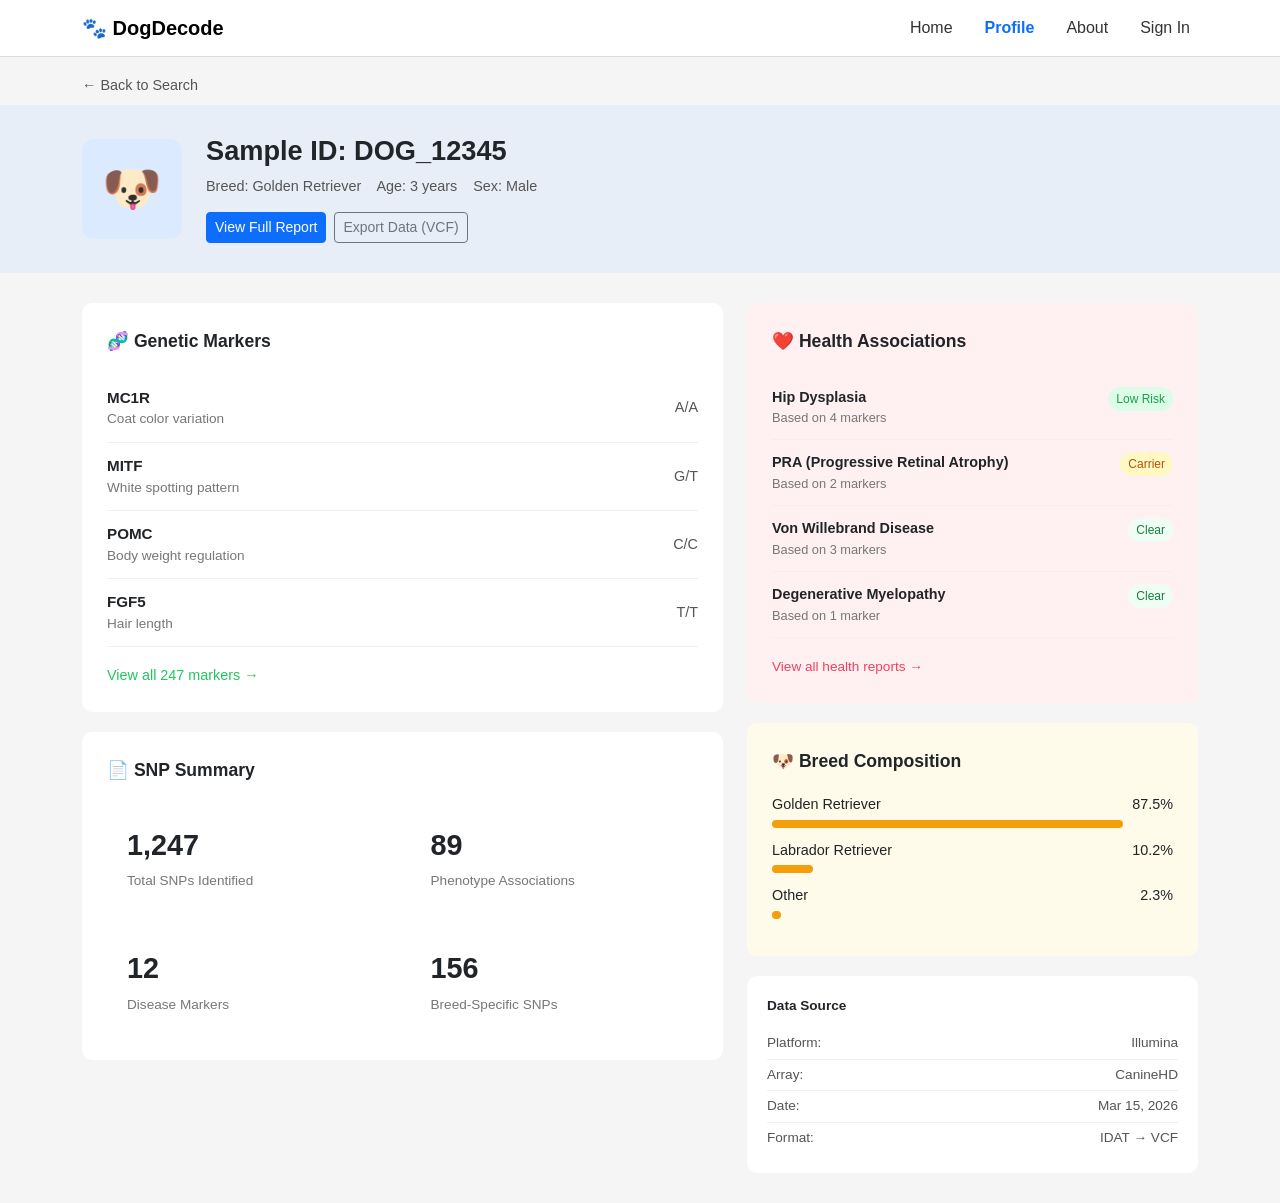
==== Profile.html @ 0ece14c6 "new profile page" ====
<!DOCTYPE html>
<html lang="en">
<head>
    <meta charset="UTF-8">
    <meta name="viewport" content="width=device-width, initial-scale=1.0">
    <title>Sample Profile - Canine Genomics Platform</title>
    <link href="https://cdn.jsdelivr.net/npm/bootstrap@5.3.3/dist/css/bootstrap.min.css" rel="stylesheet">
    <link href="css/Profile.css" rel="stylesheet">
</head>
<body>

    <nav class="navbar navbar-expand-lg">
        <div class="container">
            <a class="navbar-brand fw-bold" href="#">🐾 DogDecode</a>
            <button class="navbar-toggler" type="button" data-bs-toggle="collapse" data-bs-target="#navMenu">
                <span class="navbar-toggler-icon"></span>
            </button>
            <div class="collapse navbar-collapse justify-content-end" id="navMenu">
                <ul class="navbar-nav gap-3">
                    <li class="nav-item"><a class="nav-link" href="index.html">Home</a></li>
                    <li class="nav-item"><a class="nav-link active" href="#">Profile</a></li>
                    <li class="nav-item"><a class="nav-link" href="#">About</a></li>
                    <li class="nav-item"><a class="nav-link" href="#">Sign In</a></li>
                </ul>
            </div>
        </div>
    </nav>

    <div class="container mt-3">
        <a href="index.html" class="back-link">← Back to Search</a>
    </div>

    <div class="hero-section mt-2">
        <div class="container">
            <div class="d-flex align-items-center gap-4">
                <div class="dog-icon-box">🐶</div>
                <div>
                    <h1>Sample ID: DOG_12345</h1>
                    <p class="meta">Breed: Golden Retriever &nbsp;&nbsp; Age: 3 years &nbsp;&nbsp; Sex: Male</p>
                    <div class="d-flex gap-2">
                        <button class="btn btn-primary btn-sm">View Full Report</button>
                        <button class="btn btn-outline-secondary btn-sm">Export Data (VCF)</button>
                    </div>
                </div>
            </div>
        </div>
    </div>

    <div class="main-section">
        <div class="container">
            <div class="row g-4">

                <div class="col-12 col-lg-7">

                    <div class="card-section">
                        <p class="section-title">🧬 Genetic Markers</p>

                        <div class="marker-row">
                            <div>
                                <p class="marker-name mb-0">MC1R</p>
                                <p class="marker-desc mb-0">Coat color variation</p>
                            </div>
                            <span class="marker-value">A/A</span>
                        </div>

                        <div class="marker-row">
                            <div>
                                <p class="marker-name mb-0">MITF</p>
                                <p class="marker-desc mb-0">White spotting pattern</p>
                            </div>
                            <span class="marker-value">G/T</span>
                        </div>

                        <div class="marker-row">
                            <div>
                                <p class="marker-name mb-0">POMC</p>
                                <p class="marker-desc mb-0">Body weight regulation</p>
                            </div>
                            <span class="marker-value">C/C</span>
                        </div>

                        <div class="marker-row">
                            <div>
                                <p class="marker-name mb-0">FGF5</p>
                                <p class="marker-desc mb-0">Hair length</p>
                            </div>
                            <span class="marker-value">T/T</span>
                        </div>

                        <div class="mt-3">
                            <a href="#" class="view-all-link">View all 247 markers →</a>
                        </div>
                    </div>

                    <div class="card-section">
                        <p class="section-title">📄 SNP Summary</p>
                        <div class="row g-3">
                            <div class="col-6">
                                <div class="stat-box">
                                    <p class="stat-number">1,247</p>
                                    <p class="stat-label mb-0">Total SNPs Identified</p>
                                </div>
                            </div>
                            <div class="col-6">
                                <div class="stat-box">
                                    <p class="stat-number">89</p>
                                    <p class="stat-label mb-0">Phenotype Associations</p>
                                </div>
                            </div>
                            <div class="col-6">
                                <div class="stat-box">
                                    <p class="stat-number">12</p>
                                    <p class="stat-label mb-0">Disease Markers</p>
                                </div>
                            </div>
                            <div class="col-6">
                                <div class="stat-box">
                                    <p class="stat-number">156</p>
                                    <p class="stat-label mb-0">Breed-Specific SNPs</p>
                                </div>
                            </div>
                        </div>
                    </div>

                </div>

                <div class="col-12 col-lg-5">

                    <div class="card-section" style="background-color: #fff1f2;">
                        <p class="section-title">❤️ Health Associations</p>

                        <div class="health-item">
                            <div>
                                <p class="health-name mb-0">Hip Dysplasia</p>
                                <p class="health-based mb-0">Based on 4 markers</p>
                            </div>
                            <span class="badge-low-risk">Low Risk</span>
                        </div>

                        <div class="health-item">
                            <div>
                                <p class="health-name mb-0">PRA (Progressive Retinal Atrophy)</p>
                                <p class="health-based mb-0">Based on 2 markers</p>
                            </div>
                            <span class="badge-carrier">Carrier</span>
                        </div>

                        <div class="health-item">
                            <div>
                                <p class="health-name mb-0">Von Willebrand Disease</p>
                                <p class="health-based mb-0">Based on 3 markers</p>
                            </div>
                            <span class="badge-clear">Clear</span>
                        </div>

                        <div class="health-item">
                            <div>
                                <p class="health-name mb-0">Degenerative Myelopathy</p>
                                <p class="health-based mb-0">Based on 1 marker</p>
                            </div>
                            <span class="badge-clear">Clear</span>
                        </div>

                        <div class="mt-3">
                            <a href="#" class="view-health-link">View all health reports →</a>
                        </div>
                    </div>

                    <div class="card-section" style="background-color: #fffbeb;">
                        <p class="section-title">🐶 Breed Composition</p>

                        <div class="breed-bar-label">
                            <span>Golden Retriever</span>
                            <span>87.5%</span>
                        </div>
                        <div class="breed-bar bar-golden"></div>

                        <div class="breed-bar-label">
                            <span>Labrador Retriever</span>
                            <span>10.2%</span>
                        </div>
                        <div class="breed-bar bar-labrador"></div>

                        <div class="breed-bar-label">
                            <span>Other</span>
                            <span>2.3%</span>
                        </div>
                        <div class="breed-bar bar-other"></div>
                    </div>

                    <div class="data-source-box">
                        <p class="ds-title">Data Source</p>
                        <div class="ds-row">
                            <span>Platform:</span>
                            <span>Illumina</span>
                        </div>
                        <div class="ds-row">
                            <span>Array:</span>
                            <span>CanineHD</span>
                        </div>
                        <div class="ds-row">
                            <span>Date:</span>
                            <span>Mar 15, 2026</span>
                        </div>
                        <div class="ds-row">
                            <span>Format:</span>
                            <span>IDAT → VCF</span>
                        </div>
                    </div>

                </div>

            </div>
        </div>
    </div>

    <script src="https://cdn.jsdelivr.net/npm/bootstrap@5.3.3/dist/js/bootstrap.bundle.min.js"></script>
</body>
</html>
---- css/Profile.css ----
body {
    font-family: Arial, sans-serif;
    background-color: #f5f5f5;
}

.navbar {
    background-color: white;
    border-bottom: 1px solid #ddd;
}

.nav-link {
    color: #333 !important;
}

.nav-link.active {
    color: #0d6efd !important;
    font-weight: bold;
}

.back-link {
    color: #555;
    text-decoration: none;
    font-size: 0.9rem;
}

.back-link:hover {
    color: #333;
}

.hero-section {
    background-color: #e8eef7;
    padding: 30px 20px;
}

.dog-icon-box {
    background-color: #dbeafe;
    border-radius: 12px;
    width: 100px;
    height: 100px;
    display: flex;
    align-items: center;
    justify-content: center;
    font-size: 3rem;
}

.hero-section h1 {
    font-size: 1.7rem;
    font-weight: bold;
    margin-bottom: 8px;
}

.hero-section .meta {
    color: #555;
    font-size: 0.9rem;
    margin-bottom: 15px;
}

.card-section {
    background-color: white;
    border-radius: 10px;
    padding: 25px;
    margin-bottom: 20px;
}

.section-title {
    font-size: 1.1rem;
    font-weight: bold;
    margin-bottom: 20px;
}

.marker-row {
    display: flex;
    justify-content: space-between;
    align-items: center;
    padding: 12px 0;
    border-bottom: 1px solid #f0f0f0;
}

.marker-row:last-of-type {
    border-bottom: none;
}

.marker-name {
    font-weight: bold;
    font-size: 0.95rem;
}

.marker-desc {
    color: #777;
    font-size: 0.85rem;
}

.marker-value {
    color: #555;
    font-size: 0.9rem;
}

.view-all-link {
    color: #22c55e;
    text-decoration: none;
    font-size: 0.9rem;
}

.view-all-link:hover {
    text-decoration: underline;
}

.stat-box {
    background-color: white;
    border-radius: 8px;
    padding: 20px;
    height: 100%;
}

.stat-number {
    font-size: 1.8rem;
    font-weight: bold;
    margin-bottom: 4px;
}

.stat-label {
    color: #777;
    font-size: 0.85rem;
}

.health-item {
    display: flex;
    justify-content: space-between;
    align-items: flex-start;
    padding: 12px 0;
    border-bottom: 1px solid #f0f0f0;
}

.health-item:last-of-type {
    border-bottom: none;
}

.health-name {
    font-weight: bold;
    font-size: 0.9rem;
}

.health-based {
    color: #777;
    font-size: 0.8rem;
}

.badge-low-risk {
    background-color: #dcfce7;
    color: #16a34a;
    font-size: 0.75rem;
    padding: 3px 8px;
    border-radius: 20px;
    white-space: nowrap;
}

.badge-carrier {
    background-color: #fef9c3;
    color: #b45309;
    font-size: 0.75rem;
    padding: 3px 8px;
    border-radius: 20px;
    white-space: nowrap;
}

.badge-clear {
    background-color: #f0fdf4;
    color: #15803d;
    font-size: 0.75rem;
    padding: 3px 8px;
    border-radius: 20px;
    white-space: nowrap;
}

.view-health-link {
    color: #f43f5e;
    text-decoration: none;
    font-size: 0.85rem;
}

.view-health-link:hover {
    text-decoration: underline;
}

.breed-bar-label {
    display: flex;
    justify-content: space-between;
    font-size: 0.9rem;
    margin-bottom: 4px;
}

.breed-bar {
    height: 8px;
    border-radius: 4px;
    margin-bottom: 12px;
}

.bar-golden {
    background-color: #f59e0b;
    width: 87.5%;
}

.bar-labrador {
    background-color: #f59e0b;
    width: 10.2%;
}

.bar-other {
    background-color: #f59e0b;
    width: 2.3%;
}

.data-source-box {
    background-color: white;
    border-radius: 10px;
    padding: 20px;
    font-size: 0.85rem;
}

.data-source-box .ds-title {
    font-weight: bold;
    margin-bottom: 12px;
}

.ds-row {
    display: flex;
    justify-content: space-between;
    padding: 5px 0;
    border-bottom: 1px solid #f0f0f0;
    color: #555;
}

.ds-row:last-child {
    border-bottom: none;
}

.main-section {
    padding: 30px 0;
}
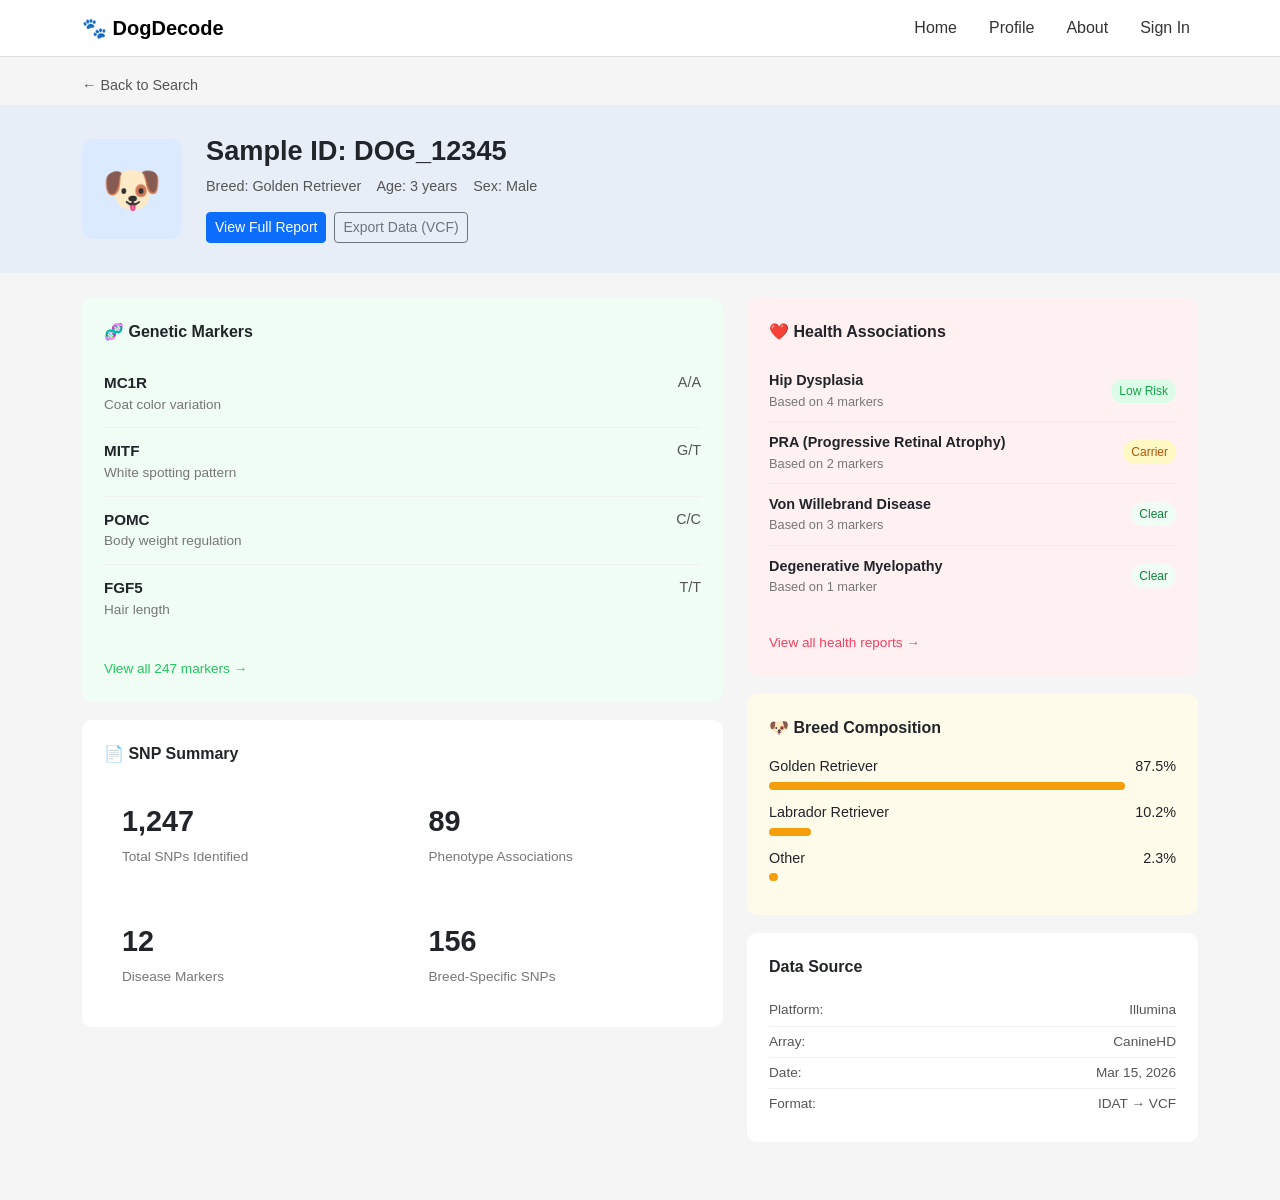
==== commit 7af1cfd1: "all pages done" ====
--- a/Profile.html
+++ b/Profile.html
@@ -18,7 +18,7 @@
             <div class="collapse navbar-collapse justify-content-end" id="navMenu">
                 <ul class="navbar-nav gap-3">
                     <li class="nav-item"><a class="nav-link" href="index.html">Home</a></li>
-                    <li class="nav-item"><a class="nav-link active" href="#">Profile</a></li>
+                    <li class="nav-item"><a class="nav-link" href="#">Profile</a></li>
                     <li class="nav-item"><a class="nav-link" href="#">About</a></li>
                     <li class="nav-item"><a class="nav-link" href="#">Sign In</a></li>
                 </ul>
@@ -26,14 +26,14 @@
         </div>
     </nav>
 
-    <div class="container mt-3">
+    <div class="container mt-3 mb-2">
         <a href="index.html" class="back-link">← Back to Search</a>
     </div>
 
-    <div class="hero-section mt-2">
+    <div class="hero-section">
         <div class="container">
-            <div class="d-flex align-items-center gap-4">
-                <div class="dog-icon-box">🐶</div>
+            <div class="d-flex gap-4 align-items-center">
+                <div class="dog-icon">🐶</div>
                 <div>
                     <h1>Sample ID: DOG_12345</h1>
                     <p class="meta">Breed: Golden Retriever &nbsp;&nbsp; Age: 3 years &nbsp;&nbsp; Sex: Male</p>
@@ -52,71 +52,78 @@
 
                 <div class="col-12 col-lg-7">
 
-                    <div class="card-section">
-                        <p class="section-title">🧬 Genetic Markers</p>
-
-                        <div class="marker-row">
-                            <div>
-                                <p class="marker-name mb-0">MC1R</p>
-                                <p class="marker-desc mb-0">Coat color variation</p>
-                            </div>
-                            <span class="marker-value">A/A</span>
-                        </div>
-
-                        <div class="marker-row">
-                            <div>
-                                <p class="marker-name mb-0">MITF</p>
-                                <p class="marker-desc mb-0">White spotting pattern</p>
-                            </div>
-                            <span class="marker-value">G/T</span>
-                        </div>
-
-                        <div class="marker-row">
-                            <div>
-                                <p class="marker-name mb-0">POMC</p>
-                                <p class="marker-desc mb-0">Body weight regulation</p>
-                            </div>
-                            <span class="marker-value">C/C</span>
-                        </div>
-
-                        <div class="marker-row">
-                            <div>
-                                <p class="marker-name mb-0">FGF5</p>
-                                <p class="marker-desc mb-0">Hair length</p>
-                            </div>
-                            <span class="marker-value">T/T</span>
-                        </div>
-
-                        <div class="mt-3">
-                            <a href="#" class="view-all-link">View all 247 markers →</a>
-                        </div>
-                    </div>
-
-                    <div class="card-section">
-                        <p class="section-title">📄 SNP Summary</p>
+                    <div class="card-green">
+                        <p class="card-title">🧬 Genetic Markers</p>
+
+                        <div class="marker-row">
+                            <div class="d-flex justify-content-between">
+                                <div>
+                                    <p class="marker-name">MC1R</p>
+                                    <p class="marker-desc">Coat color variation</p>
+                                </div>
+                                <span class="marker-value">A/A</span>
+                            </div>
+                        </div>
+
+                        <div class="marker-row">
+                            <div class="d-flex justify-content-between">
+                                <div>
+                                    <p class="marker-name">MITF</p>
+                                    <p class="marker-desc">White spotting pattern</p>
+                                </div>
+                                <span class="marker-value">G/T</span>
+                            </div>
+                        </div>
+
+                        <div class="marker-row">
+                            <div class="d-flex justify-content-between">
+                                <div>
+                                    <p class="marker-name">POMC</p>
+                                    <p class="marker-desc">Body weight regulation</p>
+                                </div>
+                                <span class="marker-value">C/C</span>
+                            </div>
+                        </div>
+
+                        <div class="marker-row">
+                            <div class="d-flex justify-content-between">
+                                <div>
+                                    <p class="marker-name">FGF5</p>
+                                    <p class="marker-desc">Hair length</p>
+                                </div>
+                                <span class="marker-value">T/T</span>
+                            </div>
+                        </div>
+
+                        <br>
+                        <a href="#" class="view-link">View all 247 markers →</a>
+                    </div>
+
+                    <div class="card-white">
+                        <p class="card-title">📄 SNP Summary</p>
                         <div class="row g-3">
                             <div class="col-6">
                                 <div class="stat-box">
                                     <p class="stat-number">1,247</p>
-                                    <p class="stat-label mb-0">Total SNPs Identified</p>
+                                    <p class="stat-label">Total SNPs Identified</p>
                                 </div>
                             </div>
                             <div class="col-6">
                                 <div class="stat-box">
                                     <p class="stat-number">89</p>
-                                    <p class="stat-label mb-0">Phenotype Associations</p>
+                                    <p class="stat-label">Phenotype Associations</p>
                                 </div>
                             </div>
                             <div class="col-6">
                                 <div class="stat-box">
                                     <p class="stat-number">12</p>
-                                    <p class="stat-label mb-0">Disease Markers</p>
+                                    <p class="stat-label">Disease Markers</p>
                                 </div>
                             </div>
                             <div class="col-6">
                                 <div class="stat-box">
                                     <p class="stat-number">156</p>
-                                    <p class="stat-label mb-0">Breed-Specific SNPs</p>
+                                    <p class="stat-label">Breed-Specific SNPs</p>
                                 </div>
                             </div>
                         </div>
@@ -126,86 +133,78 @@
 
                 <div class="col-12 col-lg-5">
 
-                    <div class="card-section" style="background-color: #fff1f2;">
-                        <p class="section-title">❤️ Health Associations</p>
-
-                        <div class="health-item">
-                            <div>
-                                <p class="health-name mb-0">Hip Dysplasia</p>
-                                <p class="health-based mb-0">Based on 4 markers</p>
-                            </div>
-                            <span class="badge-low-risk">Low Risk</span>
-                        </div>
-
-                        <div class="health-item">
-                            <div>
-                                <p class="health-name mb-0">PRA (Progressive Retinal Atrophy)</p>
-                                <p class="health-based mb-0">Based on 2 markers</p>
-                            </div>
-                            <span class="badge-carrier">Carrier</span>
-                        </div>
-
-                        <div class="health-item">
-                            <div>
-                                <p class="health-name mb-0">Von Willebrand Disease</p>
-                                <p class="health-based mb-0">Based on 3 markers</p>
-                            </div>
-                            <span class="badge-clear">Clear</span>
-                        </div>
-
-                        <div class="health-item">
-                            <div>
-                                <p class="health-name mb-0">Degenerative Myelopathy</p>
-                                <p class="health-based mb-0">Based on 1 marker</p>
-                            </div>
-                            <span class="badge-clear">Clear</span>
-                        </div>
-
-                        <div class="mt-3">
-                            <a href="#" class="view-health-link">View all health reports →</a>
-                        </div>
-                    </div>
-
-                    <div class="card-section" style="background-color: #fffbeb;">
-                        <p class="section-title">🐶 Breed Composition</p>
-
-                        <div class="breed-bar-label">
-                            <span>Golden Retriever</span>
-                            <span>87.5%</span>
-                        </div>
-                        <div class="breed-bar bar-golden"></div>
-
-                        <div class="breed-bar-label">
-                            <span>Labrador Retriever</span>
-                            <span>10.2%</span>
-                        </div>
-                        <div class="breed-bar bar-labrador"></div>
-
-                        <div class="breed-bar-label">
-                            <span>Other</span>
-                            <span>2.3%</span>
-                        </div>
-                        <div class="breed-bar bar-other"></div>
-                    </div>
-
-                    <div class="data-source-box">
-                        <p class="ds-title">Data Source</p>
-                        <div class="ds-row">
-                            <span>Platform:</span>
-                            <span>Illumina</span>
-                        </div>
-                        <div class="ds-row">
-                            <span>Array:</span>
-                            <span>CanineHD</span>
-                        </div>
-                        <div class="ds-row">
-                            <span>Date:</span>
-                            <span>Mar 15, 2026</span>
-                        </div>
-                        <div class="ds-row">
-                            <span>Format:</span>
-                            <span>IDAT → VCF</span>
-                        </div>
+                    <div class="card-pink">
+                        <p class="card-title">❤️ Health Associations</p>
+
+                        <div class="health-row">
+                            <div class="d-flex justify-content-between align-items-center">
+                                <div>
+                                    <p class="health-name">Hip Dysplasia</p>
+                                    <p class="health-based">Based on 4 markers</p>
+                                </div>
+                                <span class="badge-low-risk">Low Risk</span>
+                            </div>
+                        </div>
+
+                        <div class="health-row">
+                            <div class="d-flex justify-content-between align-items-center">
+                                <div>
+                                    <p class="health-name">PRA (Progressive Retinal Atrophy)</p>
+                                    <p class="health-based">Based on 2 markers</p>
+                                </div>
+                                <span class="badge-carrier">Carrier</span>
+                            </div>
+                        </div>
+
+                        <div class="health-row">
+                            <div class="d-flex justify-content-between align-items-center">
+                                <div>
+                                    <p class="health-name">Von Willebrand Disease</p>
+                                    <p class="health-based">Based on 3 markers</p>
+                                </div>
+                                <span class="badge-clear">Clear</span>
+                            </div>
+                        </div>
+
+                        <div class="health-row">
+                            <div class="d-flex justify-content-between align-items-center">
+                                <div>
+                                    <p class="health-name">Degenerative Myelopathy</p>
+                                    <p class="health-based">Based on 1 marker</p>
+                                </div>
+                                <span class="badge-clear">Clear</span>
+                            </div>
+                        </div>
+
+                        <br>
+                        <a href="#" class="view-link-red">View all health reports →</a>
+                    </div>
+
+                    <div class="card-yellow">
+                        <p class="card-title">🐶 Breed Composition</p>
+
+                        <div class="d-flex justify-content-between breed-bar-label">
+                            <span>Golden Retriever</span><span>87.5%</span>
+                        </div>
+                        <div class="breed-bar" style="width: 87.5%;"></div>
+
+                        <div class="d-flex justify-content-between breed-bar-label">
+                            <span>Labrador Retriever</span><span>10.2%</span>
+                        </div>
+                        <div class="breed-bar" style="width: 10.2%;"></div>
+
+                        <div class="d-flex justify-content-between breed-bar-label">
+                            <span>Other</span><span>2.3%</span>
+                        </div>
+                        <div class="breed-bar" style="width: 2.3%;"></div>
+                    </div>
+
+                    <div class="card-white">
+                        <p class="card-title">Data Source</p>
+                        <div class="ds-row d-flex justify-content-between"><span>Platform:</span><span>Illumina</span></div>
+                        <div class="ds-row d-flex justify-content-between"><span>Array:</span><span>CanineHD</span></div>
+                        <div class="ds-row d-flex justify-content-between"><span>Date:</span><span>Mar 15, 2026</span></div>
+                        <div class="ds-row d-flex justify-content-between"><span>Format:</span><span>IDAT → VCF</span></div>
                     </div>
 
                 </div>
--- a/css/Profile.css
+++ b/css/Profile.css
@@ -12,19 +12,10 @@
     color: #333 !important;
 }
 
-.nav-link.active {
-    color: #0d6efd !important;
-    font-weight: bold;
-}
-
 .back-link {
     color: #555;
     text-decoration: none;
     font-size: 0.9rem;
-}
-
-.back-link:hover {
-    color: #333;
 }
 
 .hero-section {
@@ -32,15 +23,14 @@
     padding: 30px 20px;
 }
 
-.dog-icon-box {
+.dog-icon {
     background-color: #dbeafe;
-    border-radius: 12px;
+    border-radius: 10px;
     width: 100px;
     height: 100px;
-    display: flex;
-    align-items: center;
-    justify-content: center;
     font-size: 3rem;
+    text-align: center;
+    padding-top: 15px;
 }
 
 .hero-section h1 {
@@ -55,23 +45,41 @@
     margin-bottom: 15px;
 }
 
-.card-section {
+.card-white {
     background-color: white;
     border-radius: 10px;
-    padding: 25px;
-    margin-bottom: 20px;
+    padding: 22px;
+    margin-bottom: 18px;
 }
 
-.section-title {
-    font-size: 1.1rem;
+.card-pink {
+    background-color: #fff1f2;
+    border-radius: 10px;
+    padding: 22px;
+    margin-bottom: 18px;
+}
+
+.card-yellow {
+    background-color: #fffbeb;
+    border-radius: 10px;
+    padding: 22px;
+    margin-bottom: 18px;
+}
+
+.card-green {
+    background-color: #f0fdf4;
+    border-radius: 10px;
+    padding: 22px;
+    margin-bottom: 18px;
+}
+
+.card-title {
+    font-size: 1rem;
     font-weight: bold;
-    margin-bottom: 20px;
+    margin-bottom: 16px;
 }
 
 .marker-row {
-    display: flex;
-    justify-content: space-between;
-    align-items: center;
     padding: 12px 0;
     border-bottom: 1px solid #f0f0f0;
 }
@@ -83,11 +91,13 @@
 .marker-name {
     font-weight: bold;
     font-size: 0.95rem;
+    margin: 0;
 }
 
 .marker-desc {
     color: #777;
     font-size: 0.85rem;
+    margin: 0;
 }
 
 .marker-value {
@@ -95,21 +105,10 @@
     font-size: 0.9rem;
 }
 
-.view-all-link {
-    color: #22c55e;
-    text-decoration: none;
-    font-size: 0.9rem;
-}
-
-.view-all-link:hover {
-    text-decoration: underline;
-}
-
 .stat-box {
     background-color: white;
     border-radius: 8px;
-    padding: 20px;
-    height: 100%;
+    padding: 18px;
 }
 
 .stat-number {
@@ -121,70 +120,35 @@
 .stat-label {
     color: #777;
     font-size: 0.85rem;
+    margin: 0;
 }
 
-.health-item {
-    display: flex;
-    justify-content: space-between;
-    align-items: flex-start;
-    padding: 12px 0;
-    border-bottom: 1px solid #f0f0f0;
+.health-row {
+    padding: 10px 0;
+    border-bottom: 1px solid #fce7e7;
 }
 
-.health-item:last-of-type {
+.health-row:last-of-type {
     border-bottom: none;
 }
 
 .health-name {
     font-weight: bold;
     font-size: 0.9rem;
+    margin: 0;
 }
 
 .health-based {
     color: #777;
     font-size: 0.8rem;
+    margin: 0;
 }
 
-.badge-low-risk {
-    background-color: #dcfce7;
-    color: #16a34a;
-    font-size: 0.75rem;
-    padding: 3px 8px;
-    border-radius: 20px;
-    white-space: nowrap;
-}
-
-.badge-carrier {
-    background-color: #fef9c3;
-    color: #b45309;
-    font-size: 0.75rem;
-    padding: 3px 8px;
-    border-radius: 20px;
-    white-space: nowrap;
-}
-
-.badge-clear {
-    background-color: #f0fdf4;
-    color: #15803d;
-    font-size: 0.75rem;
-    padding: 3px 8px;
-    border-radius: 20px;
-    white-space: nowrap;
-}
-
-.view-health-link {
-    color: #f43f5e;
-    text-decoration: none;
-    font-size: 0.85rem;
-}
-
-.view-health-link:hover {
-    text-decoration: underline;
-}
+.badge-low-risk { background-color: #dcfce7; color: #16a34a; font-size: 0.75rem; padding: 3px 8px; border-radius: 20px; }
+.badge-carrier { background-color: #fef9c3; color: #b45309; font-size: 0.75rem; padding: 3px 8px; border-radius: 20px; }
+.badge-clear { background-color: #f0fdf4; color: #15803d; font-size: 0.75rem; padding: 3px 8px; border-radius: 20px; }
 
 .breed-bar-label {
-    display: flex;
-    justify-content: space-between;
     font-size: 0.9rem;
     margin-bottom: 4px;
 }
@@ -192,41 +156,14 @@
 .breed-bar {
     height: 8px;
     border-radius: 4px;
-    margin-bottom: 12px;
-}
-
-.bar-golden {
     background-color: #f59e0b;
-    width: 87.5%;
-}
-
-.bar-labrador {
-    background-color: #f59e0b;
-    width: 10.2%;
-}
-
-.bar-other {
-    background-color: #f59e0b;
-    width: 2.3%;
-}
-
-.data-source-box {
-    background-color: white;
-    border-radius: 10px;
-    padding: 20px;
-    font-size: 0.85rem;
-}
-
-.data-source-box .ds-title {
-    font-weight: bold;
     margin-bottom: 12px;
 }
 
 .ds-row {
-    display: flex;
-    justify-content: space-between;
     padding: 5px 0;
     border-bottom: 1px solid #f0f0f0;
+    font-size: 0.85rem;
     color: #555;
 }
 
@@ -234,6 +171,9 @@
     border-bottom: none;
 }
 
+.view-link { color: #22c55e; text-decoration: none; font-size: 0.85rem; }
+.view-link-red { color: #f43f5e; text-decoration: none; font-size: 0.85rem; }
+
 .main-section {
-    padding: 30px 0;
+    padding: 25px 0 40px;
 }
